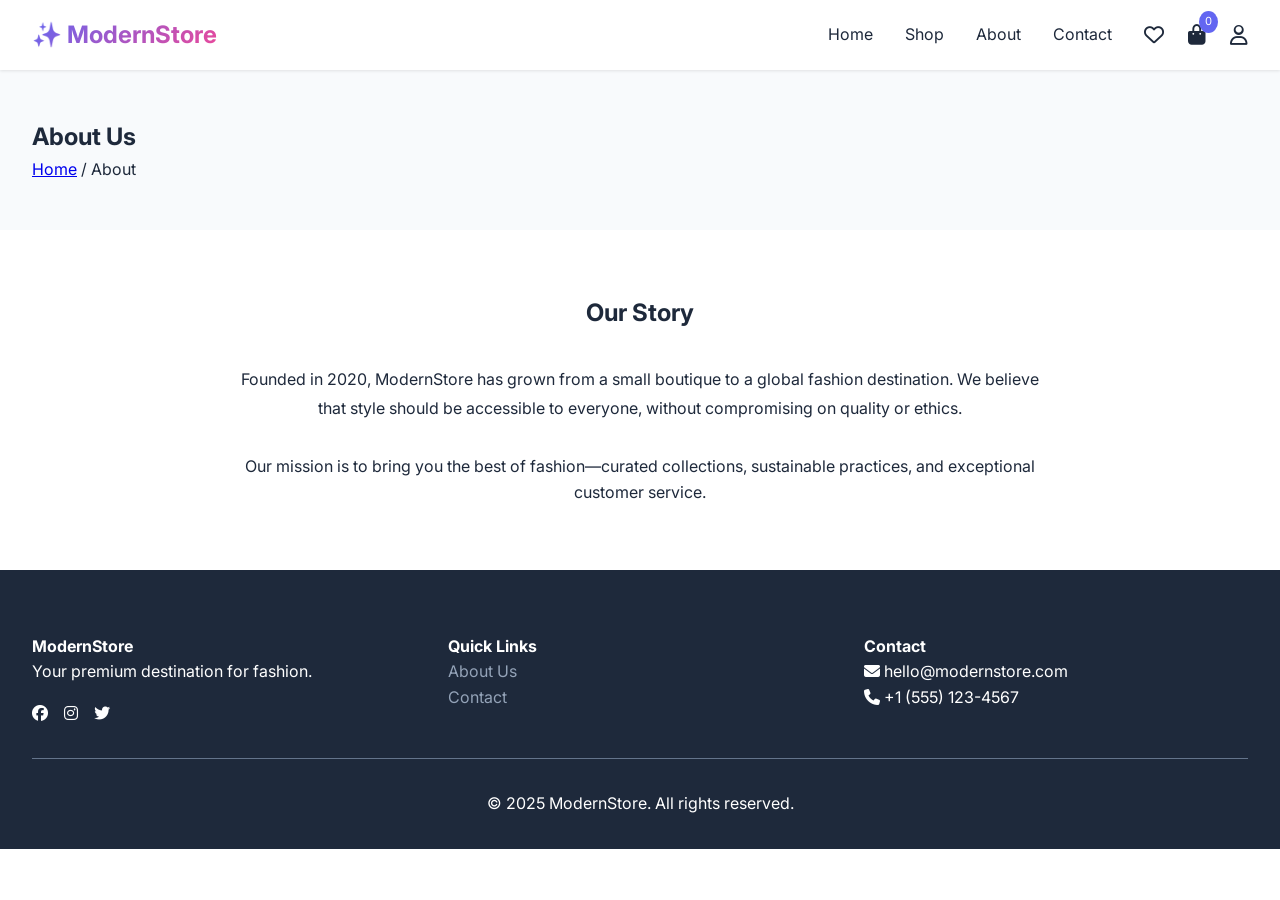
==== about.html @ 20391c3a "Add about.html with company information" ====
<!DOCTYPE html>
<html lang="en">
<head>
    <meta charset="UTF-8">
    <meta name="viewport" content="width=device-width, initial-scale=1.0">
    <title>About - ModernStore</title>
    <link rel="stylesheet" href="assets/css/main.css">
    <link href="https://fonts.googleapis.com/css2?family=Inter:wght@300;400;500;600;700;800&display=swap" rel="stylesheet">
    <link rel="stylesheet" href="https://cdnjs.cloudflare.com/ajax/libs/font-awesome/6.5.1/css/all.min.css">
</head>
<body>
    <div id="header-placeholder"></div>
    <section class="page-header" style="padding:3rem 0;background:#f8fafc"><div class="container"><h1>About Us</h1><div class="breadcrumb"><a href="index.html">Home</a> / <span>About</span></div></div></section>
    <section class="about-section"><div class="container"><div class="about-content" style="max-width:800px;margin:4rem auto;text-align:center"><h2>Our Story</h2><p style="margin:2rem 0;line-height:1.8">Founded in 2020, ModernStore has grown from a small boutique to a global fashion destination. We believe that style should be accessible to everyone, without compromising on quality or ethics.</p><p>Our mission is to bring you the best of fashion—curated collections, sustainable practices, and exceptional customer service.</p></div></div></section>
    <div id="footer-placeholder"></div>
    <script src="assets/js/main.js"></script>
</body>
</html>
---- assets/css/main.css ----
* {
    margin: 0;
    padding: 0;
    box-sizing: border-box;
}

:root {
    --primary: #6366f1;
    --primary-dark: #4f46e5;
    --secondary: #ec4899;
    --dark: #1e293b;
    --gray: #64748b;
    --light-gray: #e2e8f0;
    --light: #f8fafc;
    --white: #ffffff;
    --success: #10b981;
    --error: #ef4444;
    --shadow: 0 1px 3px 0 rgb(0 0 0 / 0.1);
    --shadow-lg: 0 10px 15px -3px rgb(0 0 0 / 0.1);
    --radius: 0.5rem;
    --radius-lg: 1rem;
    --transition: all 0.3s ease;
}

body {
    font-family: 'Inter', sans-serif;
    color: var(--dark);
    line-height: 1.6;
}

.container {
    max-width: 1280px;
    margin: 0 auto;
    padding: 0 2rem;
}

/* Header */
.header {
    background: var(--white);
    box-shadow: var(--shadow);
    position: sticky;
    top: 0;
    z-index: 1000;
}

.header-content {
    display: flex;
    justify-content: space-between;
    align-items: center;
    padding: 1rem 0;
}

.logo {
    font-size: 1.5rem;
    font-weight: bold;
    background: linear-gradient(135deg, var(--primary), var(--secondary));
    -webkit-background-clip: text;
    background-clip: text;
    color: transparent;
    text-decoration: none;
}

.nav {
    display: flex;
    gap: 2rem;
    align-items: center;
}

.nav a {
    text-decoration: none;
    color: var(--dark);
    transition: var(--transition);
}

.nav a:hover { color: var(--primary); }

.nav-icons {
    display: flex;
    gap: 1.5rem;
    align-items: center;
}

.cart-icon, .wishlist-icon, .user-icon {
    cursor: pointer;
    font-size: 1.25rem;
}

.cart-icon { position: relative; }

.cart-count {
    position: absolute;
    top: -8px;
    right: -12px;
    background: var(--primary);
    color: white;
    font-size: 0.7rem;
    padding: 2px 6px;
    border-radius: 50%;
}

/* Buttons */
.btn {
    display: inline-flex;
    align-items: center;
    justify-content: center;
    gap: 0.5rem;
    padding: 0.75rem 1.5rem;
    border-radius: var(--radius);
    font-weight: 500;
    text-decoration: none;
    transition: var(--transition);
    cursor: pointer;
    border: none;
    font-size: 1rem;
}

.btn-primary {
    background: linear-gradient(135deg, var(--primary), var(--primary-dark));
    color: var(--white);
}

.btn-primary:hover {
    transform: translateY(-2px);
    box-shadow: var(--shadow-lg);
}

.btn-outline {
    background: transparent;
    border: 2px solid var(--primary);
    color: var(--primary);
}

.btn-outline:hover {
    background: var(--primary);
    color: var(--white);
}

/* Hero */
.hero {
    background: linear-gradient(135deg, #f5f3ff 0%, #ede9fe 100%);
    padding: 4rem 2rem;
    display: grid;
    grid-template-columns: 1fr 1fr;
    gap: 4rem;
    align-items: center;
}

.hero-badge {
    display: inline-block;
    background: var(--primary);
    color: white;
    padding: 0.25rem 1rem;
    border-radius: 2rem;
    font-size: 0.875rem;
    margin-bottom: 1rem;
}

.hero h1 { font-size: 3rem; margin-bottom: 1rem; }
.hero-buttons { display: flex; gap: 1rem; margin-top: 2rem; }

/* Features */
.features { padding: 4rem 0; }
.features-grid {
    display: grid;
    grid-template-columns: repeat(auto-fit, minmax(250px, 1fr));
    gap: 2rem;
}

.feature-card {
    text-align: center;
    padding: 2rem;
    background: var(--light);
    border-radius: var(--radius-lg);
}

.feature-card i { font-size: 2rem; color: var(--primary); margin-bottom: 1rem; }

/* Categories */
.categories { padding: 4rem 0; background: var(--light); }
.section-header { text-align: center; margin-bottom: 3rem; }
.section-header h2 { font-size: 2rem; margin-bottom: 0.5rem; }

.categories-grid {
    display: grid;
    grid-template-columns: repeat(auto-fit, minmax(250px, 1fr));
    gap: 2rem;
}

.category-card {
    text-align: center;
    padding: 3rem;
    background: var(--white);
    border-radius: var(--radius-lg);
    transition: var(--transition);
    cursor: pointer;
}

.category-card:hover {
    transform: translateY(-5px);
    box-shadow: var(--shadow-lg);
}

.category-icon i { font-size: 3rem; color: var(--primary); margin-bottom: 1rem; }

/* Products */
.products-grid {
    display: grid;
    grid-template-columns: repeat(auto-fill, minmax(280px, 1fr));
    gap: 2rem;
}

.product-card {
    background: var(--white);
    border-radius: var(--radius-lg);
    overflow: hidden;
    transition: var(--transition);
    cursor: pointer;
    box-shadow: var(--shadow);
}

.product-card:hover {
    transform: translateY(-5px);
    box-shadow: var(--shadow-lg);
}

.product-image {
    position: relative;
    height: 300px;
    background: var(--light);
    display: flex;
    align-items: center;
    justify-content: center;
}

.product-badge {
    position: absolute;
    top: 1rem;
    left: 1rem;
    background: var(--primary);
    color: white;
    padding: 0.25rem 0.75rem;
    border-radius: 2rem;
    font-size: 0.75rem;
}

.product-actions {
    position: absolute;
    bottom: -50px;
    left: 0;
    right: 0;
    display: flex;
    justify-content: center;
    gap: 1rem;
    padding: 1rem;
    transition: var(--transition);
}

.product-card:hover .product-actions { bottom: 0; }

.action-btn {
    background: var(--white);
    border: none;
    padding: 0.5rem;
    border-radius: 50%;
    cursor: pointer;
    transition: var(--transition);
}

.action-btn:hover {
    background: var(--primary);
    color: var(--white);
}

.product-info { padding: 1.5rem; }
.product-title { font-size: 1rem; margin-bottom: 0.5rem; }
.product-price { font-size: 1.25rem; font-weight: bold; color: var(--primary); }
.product-rating { display: flex; align-items: center; gap: 0.5rem; margin: 0.5rem 0; }
.stars { color: #fbbf24; }

/* Newsletter */
.newsletter {
    background: linear-gradient(135deg, var(--primary), var(--secondary));
    padding: 4rem 0;
    color: white;
}

.newsletter-content { text-align: center; }
.newsletter-content i { font-size: 3rem; margin-bottom: 1rem; }
.newsletter-form {
    display: flex;
    justify-content: center;
    gap: 1rem;
    margin-top: 2rem;
}

.newsletter-form input {
    padding: 0.75rem 1rem;
    border-radius: var(--radius);
    border: none;
    width: 300px;
}

/* Cart */
.cart-layout {
    display: grid;
    grid-template-columns: 2fr 1fr;
    gap: 2rem;
    margin: 3rem 0;
}

.cart-summary {
    background: var(--light);
    padding: 1.5rem;
    border-radius: var(--radius-lg);
    position: sticky;
    top: 80px;
}

/* Footer */
.footer {
    background: var(--dark);
    color: var(--white);
    padding: 4rem 0 2rem;
    margin-top: 4rem;
}

.footer-grid {
    display: grid;
    grid-template-columns: repeat(auto-fit, minmax(250px, 1fr));
    gap: 2rem;
    margin-bottom: 2rem;
}

.footer-bottom {
    text-align: center;
    padding-top: 2rem;
    border-top: 1px solid var(--gray);
}

/* Responsive */
@media (max-width: 768px) {
    .hero {
        grid-template-columns: 1fr;
        text-align: center;
    }
    .cart-layout {
        grid-template-columns: 1fr;
    }
    .newsletter-form {
        flex-direction: column;
        align-items: center;
    }
}
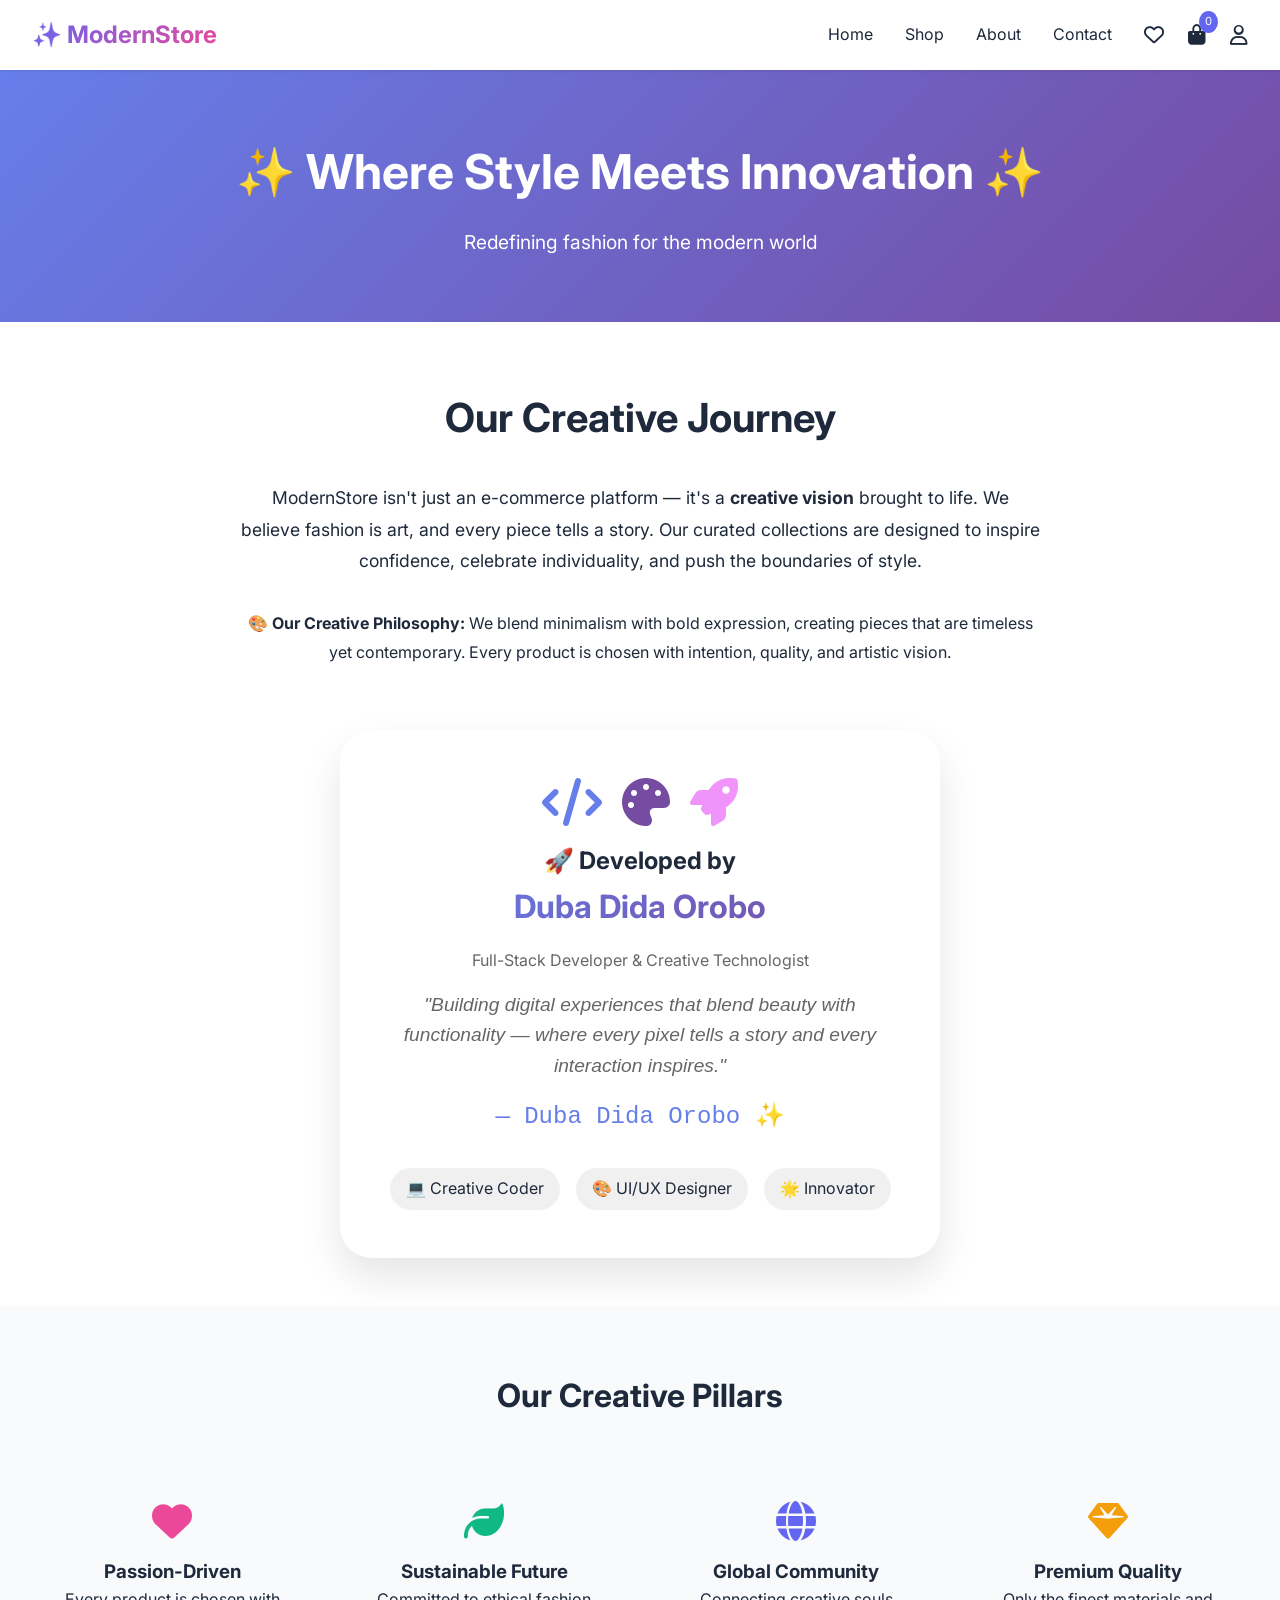
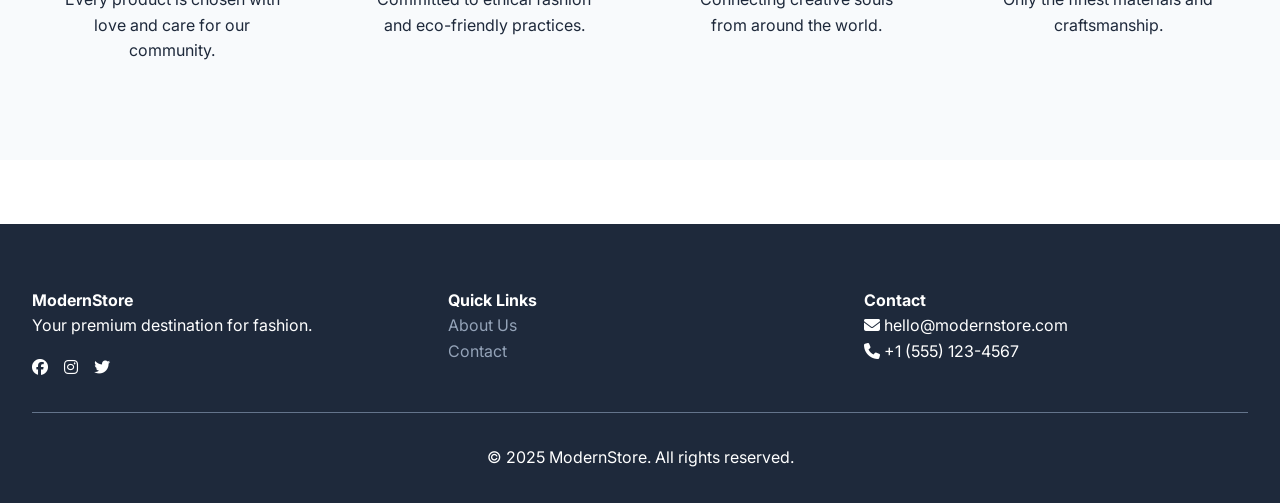
==== commit 7d882244: "Add creative sections and styles to about.html" ====
--- a/about.html
+++ b/about.html
@@ -7,11 +7,124 @@
     <link rel="stylesheet" href="assets/css/main.css">
     <link href="https://fonts.googleapis.com/css2?family=Inter:wght@300;400;500;600;700;800&display=swap" rel="stylesheet">
     <link rel="stylesheet" href="https://cdnjs.cloudflare.com/ajax/libs/font-awesome/6.5.1/css/all.min.css">
+    <style>
+        .creative-about {
+            background: linear-gradient(135deg, #667eea 0%, #764ba2 100%);
+            padding: 4rem 0;
+            color: white;
+            text-align: center;
+        }
+        .developer-card {
+            background: white;
+            border-radius: 2rem;
+            padding: 3rem;
+            margin: 3rem auto;
+            max-width: 600px;
+            text-align: center;
+            box-shadow: 0 20px 40px rgba(0,0,0,0.1);
+        }
+        .developer-name {
+            background: linear-gradient(135deg, #667eea, #764ba2);
+            -webkit-background-clip: text;
+            background-clip: text;
+            color: transparent;
+            font-size: 2rem;
+            font-weight: bold;
+        }
+        .creative-quote {
+            font-style: italic;
+            font-size: 1.2rem;
+            color: #666;
+            margin-top: 1rem;
+        }
+        .signature {
+            font-family: 'Courier New', monospace;
+            font-size: 1.5rem;
+            color: #667eea;
+            margin-top: 1rem;
+        }
+    </style>
 </head>
 <body>
     <div id="header-placeholder"></div>
-    <section class="page-header" style="padding:3rem 0;background:#f8fafc"><div class="container"><h1>About Us</h1><div class="breadcrumb"><a href="index.html">Home</a> / <span>About</span></div></div></section>
-    <section class="about-section"><div class="container"><div class="about-content" style="max-width:800px;margin:4rem auto;text-align:center"><h2>Our Story</h2><p style="margin:2rem 0;line-height:1.8">Founded in 2020, ModernStore has grown from a small boutique to a global fashion destination. We believe that style should be accessible to everyone, without compromising on quality or ethics.</p><p>Our mission is to bring you the best of fashion—curated collections, sustainable practices, and exceptional customer service.</p></div></div></section>
+    
+    <!-- Creative Hero Section -->
+    <section class="creative-about">
+        <div class="container">
+            <h1 style="font-size: 3rem; margin-bottom: 1rem;">✨ Where Style Meets Innovation ✨</h1>
+            <p style="font-size: 1.2rem;">Redefining fashion for the modern world</p>
+        </div>
+    </section>
+
+    <section class="about-section">
+        <div class="container">
+            <div class="about-content" style="max-width: 800px; margin: 4rem auto; text-align: center">
+                <h2 style="font-size: 2.5rem; margin-bottom: 1rem;">Our Creative Journey</h2>
+                <p style="margin: 2rem 0; line-height: 1.8; font-size: 1.1rem">
+                    ModernStore isn't just an e-commerce platform — it's a <strong>creative vision</strong> brought to life. 
+                    We believe fashion is art, and every piece tells a story. Our curated collections are designed 
+                    to inspire confidence, celebrate individuality, and push the boundaries of style.
+                </p>
+                <p style="margin: 2rem 0; line-height: 1.8">
+                    🎨 <strong>Our Creative Philosophy:</strong> We blend minimalism with bold expression, 
+                    creating pieces that are timeless yet contemporary. Every product is chosen with 
+                    intention, quality, and artistic vision.
+                </p>
+            </div>
+        </div>
+    </section>
+
+    <!-- Developer Section -->
+    <div class="developer-card">
+        <i class="fas fa-code" style="font-size: 3rem; color: #667eea; margin-bottom: 1rem; display: inline-block;"></i>
+        <i class="fas fa-palette" style="font-size: 3rem; color: #764ba2; margin: 0 1rem; display: inline-block;"></i>
+        <i class="fas fa-rocket" style="font-size: 3rem; color: #f093fb; margin-bottom: 1rem; display: inline-block;"></i>
+        <h2>🚀 Developed by</h2>
+        <div class="developer-name">Duba Dida Orobo</div>
+        <p style="margin: 1rem 0; color: #666;">Full-Stack Developer & Creative Technologist</p>
+        <div class="creative-quote">
+            "Building digital experiences that blend beauty with functionality — 
+            where every pixel tells a story and every interaction inspires."
+        </div>
+        <div class="signature">
+            — Duba Dida Orobo ✨
+        </div>
+        <div style="margin-top: 2rem; display: flex; justify-content: center; gap: 1rem;">
+            <span style="background: #f0f0f0; padding: 0.5rem 1rem; border-radius: 2rem;">💻 Creative Coder</span>
+            <span style="background: #f0f0f0; padding: 0.5rem 1rem; border-radius: 2rem;">🎨 UI/UX Designer</span>
+            <span style="background: #f0f0f0; padding: 0.5rem 1rem; border-radius: 2rem;">🌟 Innovator</span>
+        </div>
+    </div>
+
+    <!-- Creative Values Section -->
+    <section style="padding: 4rem 0; background: #f8fafc">
+        <div class="container">
+            <h2 style="text-align: center; font-size: 2rem; margin-bottom: 3rem;">Our Creative Pillars</h2>
+            <div style="display: grid; grid-template-columns: repeat(auto-fit, minmax(250px, 1fr)); gap: 2rem;">
+                <div style="text-align: center; padding: 2rem;">
+                    <i class="fas fa-heart" style="font-size: 2.5rem; color: #ec4899; margin-bottom: 1rem;"></i>
+                    <h3>Passion-Driven</h3>
+                    <p>Every product is chosen with love and care for our community.</p>
+                </div>
+                <div style="text-align: center; padding: 2rem;">
+                    <i class="fas fa-leaf" style="font-size: 2.5rem; color: #10b981; margin-bottom: 1rem;"></i>
+                    <h3>Sustainable Future</h3>
+                    <p>Committed to ethical fashion and eco-friendly practices.</p>
+                </div>
+                <div style="text-align: center; padding: 2rem;">
+                    <i class="fas fa-globe" style="font-size: 2.5rem; color: #6366f1; margin-bottom: 1rem;"></i>
+                    <h3>Global Community</h3>
+                    <p>Connecting creative souls from around the world.</p>
+                </div>
+                <div style="text-align: center; padding: 2rem;">
+                    <i class="fas fa-gem" style="font-size: 2.5rem; color: #f59e0b; margin-bottom: 1rem;"></i>
+                    <h3>Premium Quality</h3>
+                    <p>Only the finest materials and craftsmanship.</p>
+                </div>
+            </div>
+        </div>
+    </section>
+
     <div id="footer-placeholder"></div>
     <script src="assets/js/main.js"></script>
 </body>
